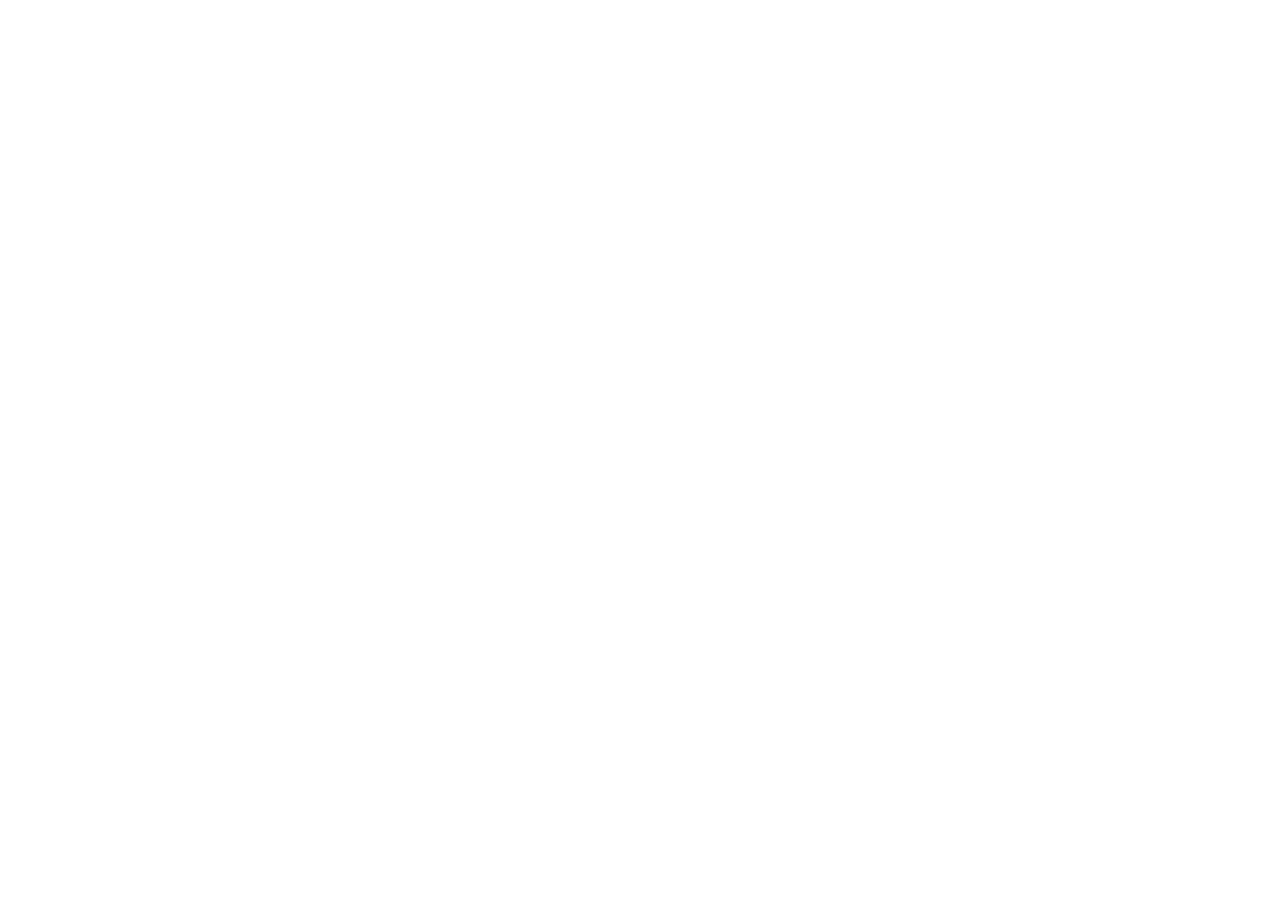
==== index.html @ b06d3e75 "initial commit with basic map sketch" ====
<!DOCTYPE html>
<html>
<head>
    <title>Magnificent Maine-Made Doughnut Map</title>
	<meta charset="utf-8" />

     <link rel="stylesheet" href="http://cdn.leafletjs.com/leaflet/v0.7.7/leaflet.css" />
     <link rel="stylesheet" href="dmap.css"/>

</head>

<body>
    <div id="dmap"></div>

    <script src="dnuts.json" type="text/javascript"></script>
	<script src="http://cdn.leafletjs.com/leaflet/v0.7.7/leaflet.js"></script>
     <script src="dmap.js"></script>
</body>

</html>
---- dmap.css ----
body {
    padding: 0;
    margin: 0;
}

html, body, #dmap {
    height: 100%;
    width: 100%;
}

#dmap .name {

}

#dmap .address {

}

#dmap .desc {

}
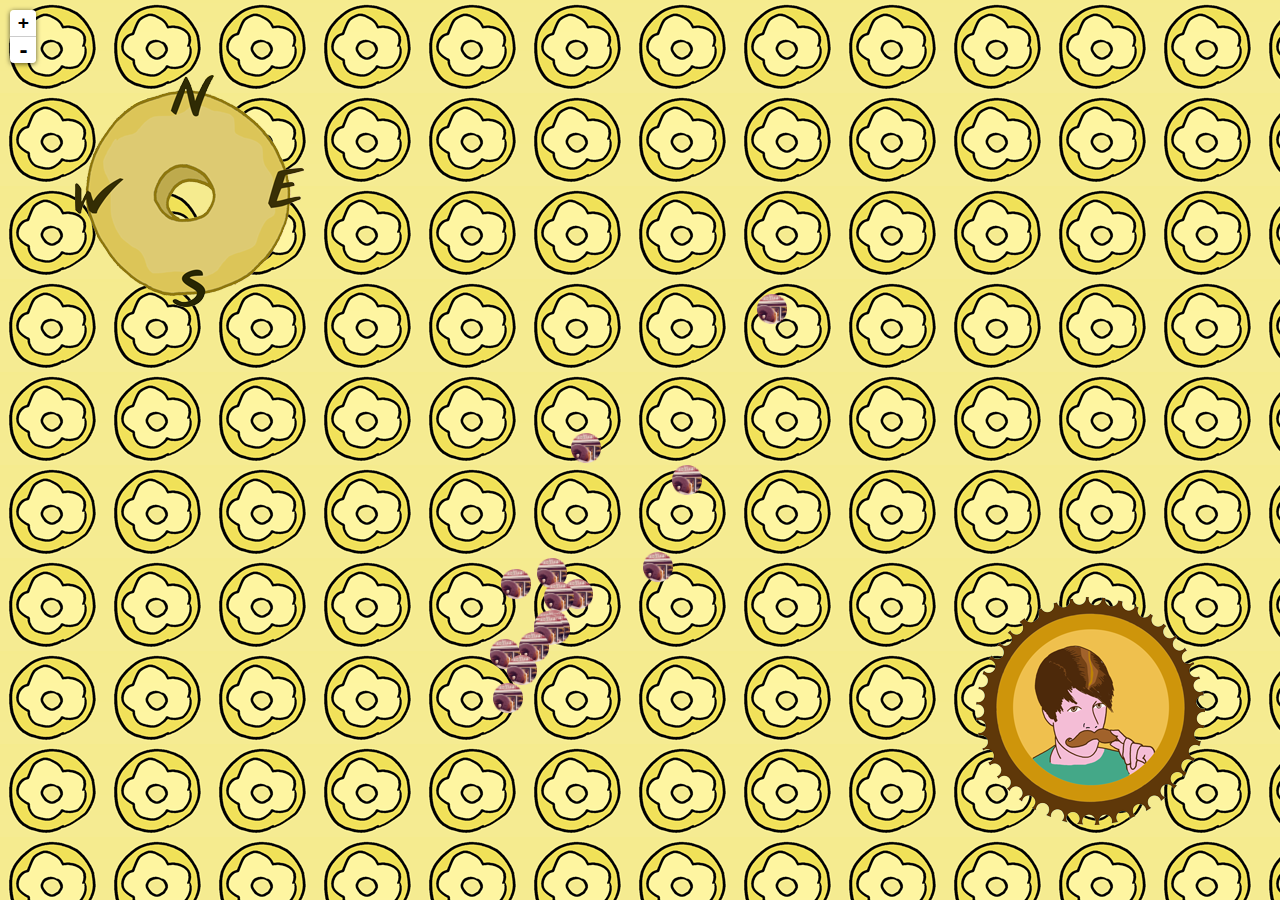
==== commit 657abbfe: "updated slippy map with additional assets" ====
--- a/index.html
+++ b/index.html
@@ -1,20 +1,25 @@
-<!DOCTYPE html>
-<html>
+<!DOCTYPE html PUBLIC "-//W3C//DTD XHTML 1.0 Transitional//EN" "http://www.w3.org/TR/xhtml1/DTD/xhtml1-transitional.dtd">
+<html xmlns="http://www.w3.org/1999/xhtml">
 <head>
-    <title>Magnificent Maine-Made Doughnut Map</title>
-	<meta charset="utf-8" />
+<meta http-equiv="Content-Type" content="text/html; charset=UTF-8" />
+<title>Donut Eater Map</title>
 
-     <link rel="stylesheet" href="http://cdn.leafletjs.com/leaflet/v0.7.7/leaflet.css" />
-     <link rel="stylesheet" href="dmap.css"/>
+	<link rel="stylesheet" href="leaflet.css" />
+	<link rel="stylesheet" href="dmap.css"/>
 
 </head>
 
+<body style="background-image:url(img/background_tile.png);margin:0;padding:0;background-attachment: fixed;">
 <body>
-    <div id="dmap"></div>
 
-    <script src="dnuts.json" type="text/javascript"></script>
-	<script src="http://cdn.leafletjs.com/leaflet/v0.7.7/leaflet.js"></script>
-     <script src="dmap.js"></script>
+	<div id="dmap"></div>
+	<div id="compass"><img src="img/donut-compass.png"/></div>
+	<div id="badge"><img src="img/kate-badge.png"/></div>
+
+	<script src="dnuts.json" type="text/javascript"></script>
+	<script src="leaflet.js"></script>
+	<script src="dmap.js"></script>
+
+
 </body>
-
-</html>
+</html>--- a/leaflet.css
+++ b/leaflet.css
@@ -0,0 +1,479 @@
+/* required styles */
+
+.leaflet-map-pane,
+.leaflet-tile,
+.leaflet-marker-icon,
+.leaflet-marker-shadow,
+.leaflet-tile-pane,
+.leaflet-tile-container,
+.leaflet-overlay-pane,
+.leaflet-shadow-pane,
+.leaflet-marker-pane,
+.leaflet-popup-pane,
+.leaflet-overlay-pane svg,
+.leaflet-zoom-box,
+.leaflet-image-layer,
+.leaflet-layer {
+	position: absolute;
+	left: 0;
+	top: 0;
+	}
+.leaflet-container {
+	overflow: hidden;
+	-ms-touch-action: none;
+	touch-action: none;
+	}
+.leaflet-tile,
+.leaflet-marker-icon,
+.leaflet-marker-shadow {
+	-webkit-user-select: none;
+	   -moz-user-select: none;
+			user-select: none;
+	-webkit-user-drag: none;
+	}
+.leaflet-marker-icon,
+.leaflet-marker-shadow {
+	display: block;
+	}
+/* map is broken in FF if you have max-width: 100% on tiles */
+.leaflet-container img {
+	max-width: none !important;
+	}
+/* stupid Android 2 doesn't understand "max-width: none" properly */
+.leaflet-container img.leaflet-image-layer {
+	max-width: 15000px !important;
+	}
+.leaflet-tile {
+	filter: inherit;
+	visibility: hidden;
+	}
+.leaflet-tile-loaded {
+	visibility: inherit;
+	}
+.leaflet-zoom-box {
+	width: 0;
+	height: 0;
+	}
+/* workaround for https://bugzilla.mozilla.org/show_bug.cgi?id=888319 */
+.leaflet-overlay-pane svg {
+	-moz-user-select: none;
+	}
+
+.leaflet-tile-pane    { z-index: 2; }
+.leaflet-objects-pane { z-index: 3; }
+.leaflet-overlay-pane { z-index: 4; }
+.leaflet-shadow-pane  { z-index: 5; }
+.leaflet-marker-pane  { z-index: 6; }
+.leaflet-popup-pane   { z-index: 7; }
+
+.leaflet-vml-shape {
+	width: 1px;
+	height: 1px;
+	}
+.lvml {
+	behavior: url(#default#VML);
+	display: inline-block;
+	position: absolute;
+	}
+
+
+/* control positioning */
+
+.leaflet-control {
+	position: relative;
+	z-index: 7;
+	pointer-events: auto;
+	}
+.leaflet-top,
+.leaflet-bottom {
+	position: absolute;
+	z-index: 1000;
+	pointer-events: none;
+	}
+.leaflet-top {
+	top: 0;
+	}
+.leaflet-right {
+	right: 0;
+	}
+.leaflet-bottom {
+	bottom: 0;
+	}
+.leaflet-left {
+	left: 0;
+	}
+.leaflet-control {
+	float: left;
+	clear: both;
+	}
+.leaflet-right .leaflet-control {
+	float: right;
+	}
+.leaflet-top .leaflet-control {
+	margin-top: 10px;
+	}
+.leaflet-bottom .leaflet-control {
+	margin-bottom: 10px;
+	}
+.leaflet-left .leaflet-control {
+	margin-left: 10px;
+	}
+.leaflet-right .leaflet-control {
+	margin-right: 10px;
+	}
+
+
+/* zoom and fade animations */
+
+.leaflet-fade-anim .leaflet-tile,
+.leaflet-fade-anim .leaflet-popup {
+	opacity: 0;
+	-webkit-transition: opacity 0.2s linear;
+	   -moz-transition: opacity 0.2s linear;
+		 -o-transition: opacity 0.2s linear;
+			transition: opacity 0.2s linear;
+	}
+.leaflet-fade-anim .leaflet-tile-loaded,
+.leaflet-fade-anim .leaflet-map-pane .leaflet-popup {
+	opacity: 1;
+	}
+
+.leaflet-zoom-anim .leaflet-zoom-animated {
+	-webkit-transition: -webkit-transform 0.25s cubic-bezier(0,0,0.25,1);
+	   -moz-transition:    -moz-transform 0.25s cubic-bezier(0,0,0.25,1);
+		 -o-transition:      -o-transform 0.25s cubic-bezier(0,0,0.25,1);
+			transition:         transform 0.25s cubic-bezier(0,0,0.25,1);
+	}
+.leaflet-zoom-anim .leaflet-tile,
+.leaflet-pan-anim .leaflet-tile,
+.leaflet-touching .leaflet-zoom-animated {
+	-webkit-transition: none;
+	   -moz-transition: none;
+		 -o-transition: none;
+			transition: none;
+	}
+
+.leaflet-zoom-anim .leaflet-zoom-hide {
+	visibility: hidden;
+	}
+
+
+/* cursors */
+
+.leaflet-clickable {
+	cursor: pointer;
+	}
+.leaflet-container {
+	cursor: -webkit-grab;
+	cursor:    -moz-grab;
+	}
+.leaflet-popup-pane,
+.leaflet-control {
+	cursor: auto;
+	}
+.leaflet-dragging .leaflet-container,
+.leaflet-dragging .leaflet-clickable {
+	cursor: move;
+	cursor: -webkit-grabbing;
+	cursor:    -moz-grabbing;
+	}
+
+
+/* visual tweaks */
+
+.leaflet-container {
+	background: #ddd;
+	outline: 0;
+	}
+.leaflet-container a {
+	color: #0078A8;
+	}
+.leaflet-container a.leaflet-active {
+	outline: 2px solid orange;
+	}
+.leaflet-zoom-box {
+	border: 2px dotted #38f;
+	background: rgba(255,255,255,0.5);
+	}
+
+
+/* general typography */
+.leaflet-container {
+	font: 12px/1.5 "Helvetica Neue", Arial, Helvetica, sans-serif;
+	}
+
+
+/* general toolbar styles */
+
+.leaflet-bar {
+	box-shadow: 0 1px 5px rgba(0,0,0,0.65);
+	border-radius: 4px;
+	}
+.leaflet-bar a,
+.leaflet-bar a:hover {
+	background-color: #fff;
+	border-bottom: 1px solid #ccc;
+	width: 26px;
+	height: 26px;
+	line-height: 26px;
+	display: block;
+	text-align: center;
+	text-decoration: none;
+	color: black;
+	}
+.leaflet-bar a,
+.leaflet-control-layers-toggle {
+	background-position: 50% 50%;
+	background-repeat: no-repeat;
+	display: block;
+	}
+.leaflet-bar a:hover {
+	background-color: #f4f4f4;
+	}
+.leaflet-bar a:first-child {
+	border-top-left-radius: 4px;
+	border-top-right-radius: 4px;
+	}
+.leaflet-bar a:last-child {
+	border-bottom-left-radius: 4px;
+	border-bottom-right-radius: 4px;
+	border-bottom: none;
+	}
+.leaflet-bar a.leaflet-disabled {
+	cursor: default;
+	background-color: #f4f4f4;
+	color: #bbb;
+	}
+
+.leaflet-touch .leaflet-bar a {
+	width: 30px;
+	height: 30px;
+	line-height: 30px;
+	}
+
+
+/* zoom control */
+
+.leaflet-control-zoom-in,
+.leaflet-control-zoom-out {
+	font: bold 18px 'Lucida Console', Monaco, monospace;
+	text-indent: 1px;
+	}
+.leaflet-control-zoom-out {
+	font-size: 20px;
+	}
+
+.leaflet-touch .leaflet-control-zoom-in {
+	font-size: 22px;
+	}
+.leaflet-touch .leaflet-control-zoom-out {
+	font-size: 24px;
+	}
+
+
+/* layers control */
+
+.leaflet-control-layers {
+	box-shadow: 0 1px 5px rgba(0,0,0,0.4);
+	background: #fff;
+	border-radius: 5px;
+	}
+.leaflet-control-layers-toggle {
+	background-image: url(images/layers.png);
+	width: 36px;
+	height: 36px;
+	}
+.leaflet-retina .leaflet-control-layers-toggle {
+	background-image: url(images/layers-2x.png);
+	background-size: 26px 26px;
+	}
+.leaflet-touch .leaflet-control-layers-toggle {
+	width: 44px;
+	height: 44px;
+	}
+.leaflet-control-layers .leaflet-control-layers-list,
+.leaflet-control-layers-expanded .leaflet-control-layers-toggle {
+	display: none;
+	}
+.leaflet-control-layers-expanded .leaflet-control-layers-list {
+	display: block;
+	position: relative;
+	}
+.leaflet-control-layers-expanded {
+	padding: 6px 10px 6px 6px;
+	color: #333;
+	background: #fff;
+	}
+.leaflet-control-layers-selector {
+	margin-top: 2px;
+	position: relative;
+	top: 1px;
+	}
+.leaflet-control-layers label {
+	display: block;
+	}
+.leaflet-control-layers-separator {
+	height: 0;
+	border-top: 1px solid #ddd;
+	margin: 5px -10px 5px -6px;
+	}
+
+
+/* attribution and scale controls */
+
+.leaflet-container .leaflet-control-attribution {
+	background: #fff;
+	background: rgba(255, 255, 255, 0.7);
+	margin: 0;
+	}
+.leaflet-control-attribution,
+.leaflet-control-scale-line {
+	padding: 0 5px;
+	color: #333;
+	}
+.leaflet-control-attribution a {
+	text-decoration: none;
+	}
+.leaflet-control-attribution a:hover {
+	text-decoration: underline;
+	}
+.leaflet-container .leaflet-control-attribution,
+.leaflet-container .leaflet-control-scale {
+	font-size: 11px;
+	}
+.leaflet-left .leaflet-control-scale {
+	margin-left: 5px;
+	}
+.leaflet-bottom .leaflet-control-scale {
+	margin-bottom: 5px;
+	}
+.leaflet-control-scale-line {
+	border: 2px solid #777;
+	border-top: none;
+	line-height: 1.1;
+	padding: 2px 5px 1px;
+	font-size: 11px;
+	white-space: nowrap;
+	overflow: hidden;
+	-moz-box-sizing: content-box;
+		 box-sizing: content-box;
+
+	background: #fff;
+	background: rgba(255, 255, 255, 0.5);
+	}
+.leaflet-control-scale-line:not(:first-child) {
+	border-top: 2px solid #777;
+	border-bottom: none;
+	margin-top: -2px;
+	}
+.leaflet-control-scale-line:not(:first-child):not(:last-child) {
+	border-bottom: 2px solid #777;
+	}
+
+.leaflet-touch .leaflet-control-attribution,
+.leaflet-touch .leaflet-control-layers,
+.leaflet-touch .leaflet-bar {
+	box-shadow: none;
+	}
+.leaflet-touch .leaflet-control-layers,
+.leaflet-touch .leaflet-bar {
+	border: 2px solid rgba(0,0,0,0.2);
+	background-clip: padding-box;
+	}
+
+
+/* popup */
+
+.leaflet-popup {
+	position: absolute;
+	text-align: center;
+	}
+.leaflet-popup-content-wrapper {
+	padding: 1px;
+	text-align: left;
+	border-radius: 12px;
+	}
+.leaflet-popup-content {
+	margin: 13px 19px;
+	line-height: 1.4;
+	}
+.leaflet-popup-content p {
+	margin: 18px 0;
+	}
+.leaflet-popup-tip-container {
+	margin: 0 auto;
+	width: 40px;
+	height: 20px;
+	position: relative;
+	overflow: hidden;
+	}
+.leaflet-popup-tip {
+	width: 17px;
+	height: 17px;
+	padding: 1px;
+
+	margin: -10px auto 0;
+
+	-webkit-transform: rotate(45deg);
+	   -moz-transform: rotate(45deg);
+		-ms-transform: rotate(45deg);
+		 -o-transform: rotate(45deg);
+			transform: rotate(45deg);
+	}
+.leaflet-popup-content-wrapper,
+.leaflet-popup-tip {
+	background: white;
+
+	box-shadow: 0 3px 14px rgba(0,0,0,0.4);
+	}
+.leaflet-container a.leaflet-popup-close-button {
+	position: absolute;
+	top: 0;
+	right: 0;
+	padding: 4px 4px 0 0;
+	text-align: center;
+	width: 18px;
+	height: 14px;
+	font: 16px/14px Tahoma, Verdana, sans-serif;
+	color: #c3c3c3;
+	text-decoration: none;
+	font-weight: bold;
+	background: transparent;
+	}
+.leaflet-container a.leaflet-popup-close-button:hover {
+	color: #999;
+	}
+.leaflet-popup-scrolled {
+	overflow: auto;
+	border-bottom: 1px solid #ddd;
+	border-top: 1px solid #ddd;
+	}
+
+.leaflet-oldie .leaflet-popup-content-wrapper {
+	zoom: 1;
+	}
+.leaflet-oldie .leaflet-popup-tip {
+	width: 24px;
+	margin: 0 auto;
+
+	-ms-filter: "progid:DXImageTransform.Microsoft.Matrix(M11=0.70710678, M12=0.70710678, M21=-0.70710678, M22=0.70710678)";
+	filter: progid:DXImageTransform.Microsoft.Matrix(M11=0.70710678, M12=0.70710678, M21=-0.70710678, M22=0.70710678);
+	}
+.leaflet-oldie .leaflet-popup-tip-container {
+	margin-top: -1px;
+	}
+
+.leaflet-oldie .leaflet-control-zoom,
+.leaflet-oldie .leaflet-control-layers,
+.leaflet-oldie .leaflet-popup-content-wrapper,
+.leaflet-oldie .leaflet-popup-tip {
+	border: 1px solid #999;
+	}
+
+
+/* div icon */
+
+.leaflet-div-icon {
+	background: #fff;
+	border: 1px solid #666;
+	}--- a/dmap.css
+++ b/dmap.css
@@ -1,11 +1,12 @@
 body {
-    padding: 0;
-    margin: 0;
+	padding: 0;
+	margin: 0;
 }
 
 html, body, #dmap {
-    height: 100%;
-    width: 100%;
+	height: 100%;
+	width: 100%;
+	background-color: rgba(255, 0, 0, 0.0);
 }
 
 #dmap .name {
@@ -19,3 +20,15 @@
 #dmap .desc {
 
 }
+
+#compass {
+	position: fixed;
+	left: 75px;
+	top: 75px;
+}
+
+#badge {
+	position: fixed;
+	right: 75px;
+	bottom: 75px;
+}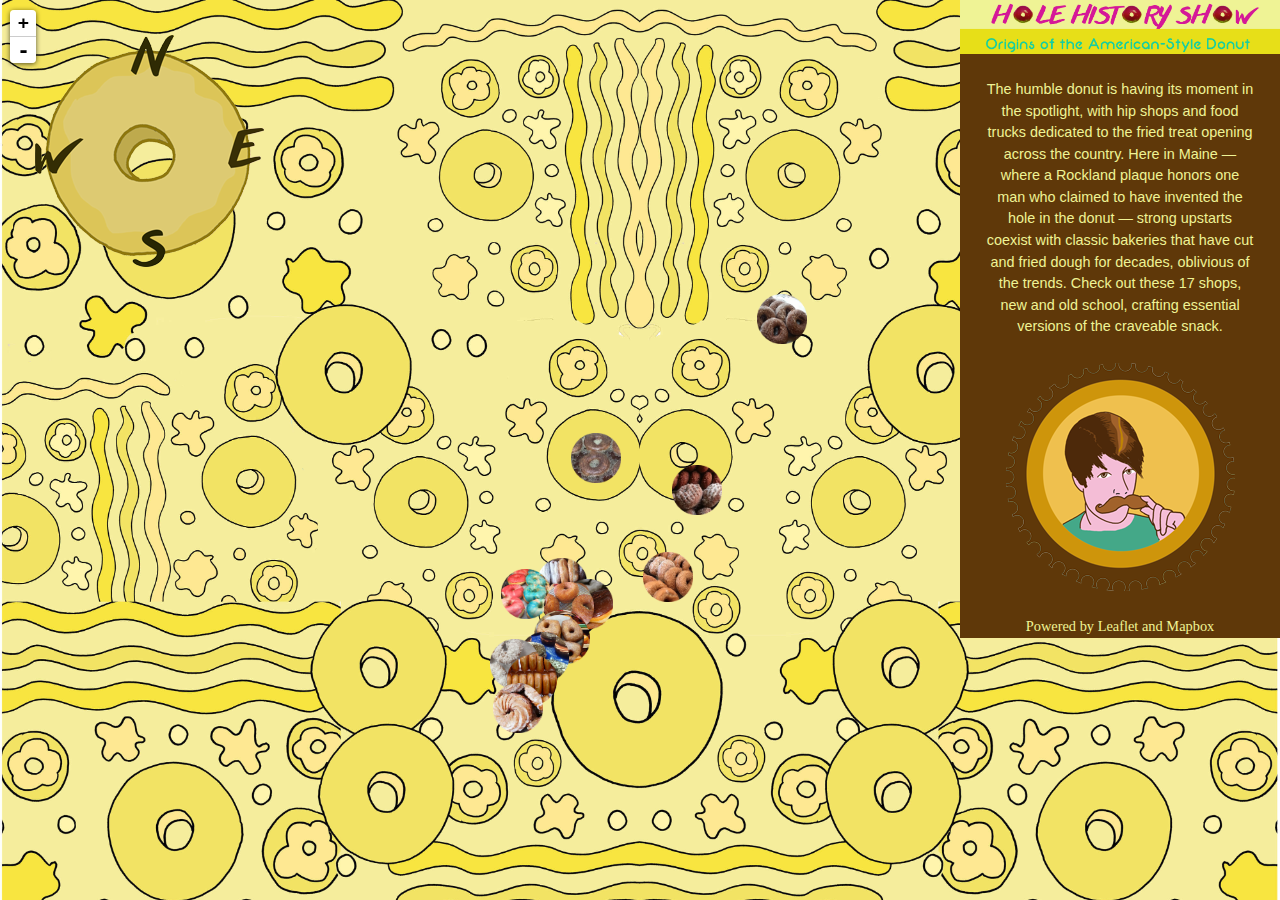
==== commit 1bf32f11: "clean up css/html" ====
--- a/index.html
+++ b/index.html
@@ -4,22 +4,25 @@
 <meta http-equiv="Content-Type" content="text/html; charset=UTF-8" />
 <title>Donut Eater Map</title>
 
-	<link rel="stylesheet" href="leaflet.css" />
-	<link rel="stylesheet" href="dmap.css"/>
+  <link rel="stylesheet" href="leaflet.css" />
+  <link rel="stylesheet" href="dmap.css"/>
 
 </head>
 
-<body style="background-image:url(img/background_tile.png);margin:0;padding:0;background-attachment: fixed;">
 <body>
+    <div id="alert">
+      <img src="img/title-logo.jpg"/>
+      <div id="mission">The humble donut is having its moment in the spotlight, with hip shops and food trucks dedicated to the fried treat opening across the country. Here in Maine — where a Rockland plaque honors one man who claimed to have invented the hole in the donut — strong upstarts coexist with classic bakeries that have cut and fried dough for decades, oblivious of the trends. Check out these 17 shops, new and old school, crafting essential versions of the craveable snack.</div>
+      <div id="badge"><img src="img/kate-badge.png"/></div>
+      <div id="attribution">Powered by Leaflet and Mapbox</div>
+  </div>
 
-	<div id="dmap"></div>
-	<div id="compass"><img src="img/donut-compass.png"/></div>
-	<div id="badge"><img src="img/kate-badge.png"/></div>
-
-	<script src="dnuts.json" type="text/javascript"></script>
-	<script src="leaflet.js"></script>
-	<script src="dmap.js"></script>
-
+  <div id="dmap"></div>
+  <div id="compass"><img src="img/donut-compass.png"/></div>
+ 
+  <script src="dnuts.json" type="text/javascript"></script>
+  <script src="leaflet.js"></script>
+  <script src="dmap.js"></script>
 
 </body>
 </html>--- a/dmap.css
+++ b/dmap.css
@@ -1,34 +1,71 @@
 body {
-	padding: 0;
-	margin: 0;
+  background-image: url(img/background_tile.jpg);
+  margin: 0;
+  padding: 0;
+  background-attachment: fixed;
+  background-position: top;
+  background-size: cover;
 }
 
 html, body, #dmap {
-	height: 100%;
-	width: 100%;
-	background-color: rgba(255, 0, 0, 0.0);
+  height: 100%;
+  width: 100%;
+  background-color: rgba(255, 0, 0, 0.0);
+}
+
+#alert {
+  background-color: #5f3809;
+  color: #eff395;
+  width: 25%;
+  font-size: .9em;
+  line-height: 1.5em;
+  position: absolute;
+  right: 0;
+  top: 0;
+  z-index: 99990 !important;
+}
+
+#alert img {
+  width: 100%;
+}
+
+#alert #mission {
+  padding: 25px; 
+  text-align: center; 
+  font-family: Verdana, Geneva, sans-serif;
+}
+
+#alert #badge {
+  max-width: 229px;
+  margin: 0 auto;
+  padding-bottom: 25px;
+}
+
+#alert #attribution {
+  text-align: center;
 }
 
 #dmap .name {
-
+  font-family: Verdana, Geneva, sans-serif;
+  font-weight: bold;
+  font-size: 1.5em;
+  color: #18cca0;
+  text-align: center;
 }
 
 #dmap .address {
-
+  padding-bottom: 25px;
+  text-align: center;
 }
 
 #dmap .desc {
-
+  font-family: Verdana, Geneva, sans-serif;
+  font-size: 1.35em;
+  padding-bottom: 15px;
 }
 
 #compass {
-	position: fixed;
-	left: 75px;
-	top: 75px;
-}
-
-#badge {
-	position: fixed;
-	right: 75px;
-	bottom: 75px;
+  position: fixed;
+  left: 35px;
+  top: 35px;
 }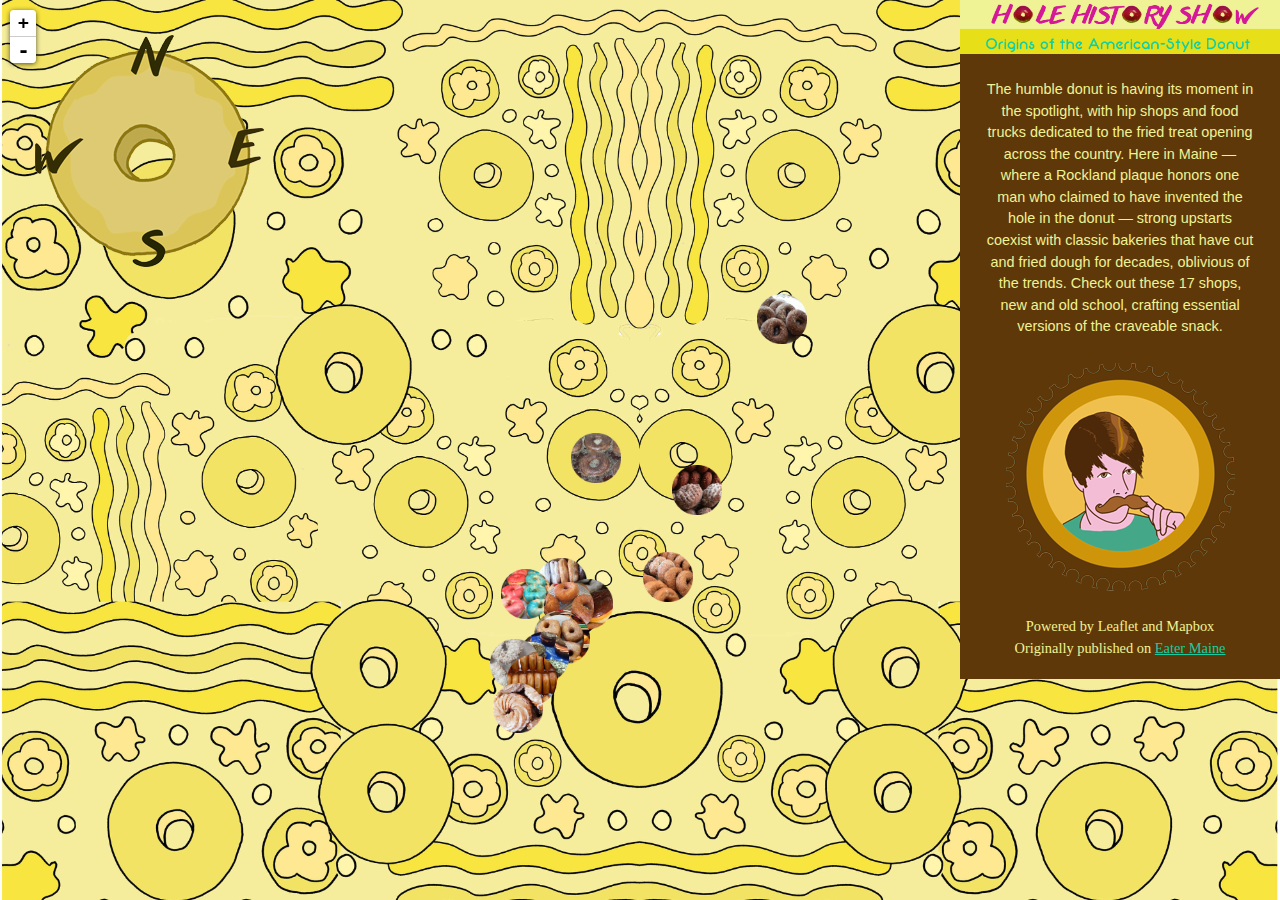
==== commit 2678a67a: "add eater maine link, and alert paddign" ====
--- a/index.html
+++ b/index.html
@@ -14,7 +14,10 @@
       <img src="img/title-logo.jpg"/>
       <div id="mission">The humble donut is having its moment in the spotlight, with hip shops and food trucks dedicated to the fried treat opening across the country. Here in Maine — where a Rockland plaque honors one man who claimed to have invented the hole in the donut — strong upstarts coexist with classic bakeries that have cut and fried dough for decades, oblivious of the trends. Check out these 17 shops, new and old school, crafting essential versions of the craveable snack.</div>
       <div id="badge"><img src="img/kate-badge.png"/></div>
-      <div id="attribution">Powered by Leaflet and Mapbox</div>
+      <div id="attribution">
+        Powered by Leaflet and Mapbox<br>
+        Originally published on <a href="http://maine.eater.com/maps/best-donuts-maine-doughnuts">Eater Maine</a>
+      </div>
   </div>
 
   <div id="dmap"></div>
--- a/dmap.css
+++ b/dmap.css
@@ -22,6 +22,7 @@
   position: absolute;
   right: 0;
   top: 0;
+  padding-bottom: 20px;
   z-index: 99990 !important;
 }
 
@@ -43,6 +44,20 @@
 
 #alert #attribution {
   text-align: center;
+}
+
+a {
+  color: #18cca0;
+}
+
+#dmap .icon img {
+  width: 200px;
+  height: 200px;
+  padding-top: 15px;
+  padding-bottom: 25px;
+  display: block;
+  margin-left: auto;
+  margin-right: auto;
 }
 
 #dmap .name {
